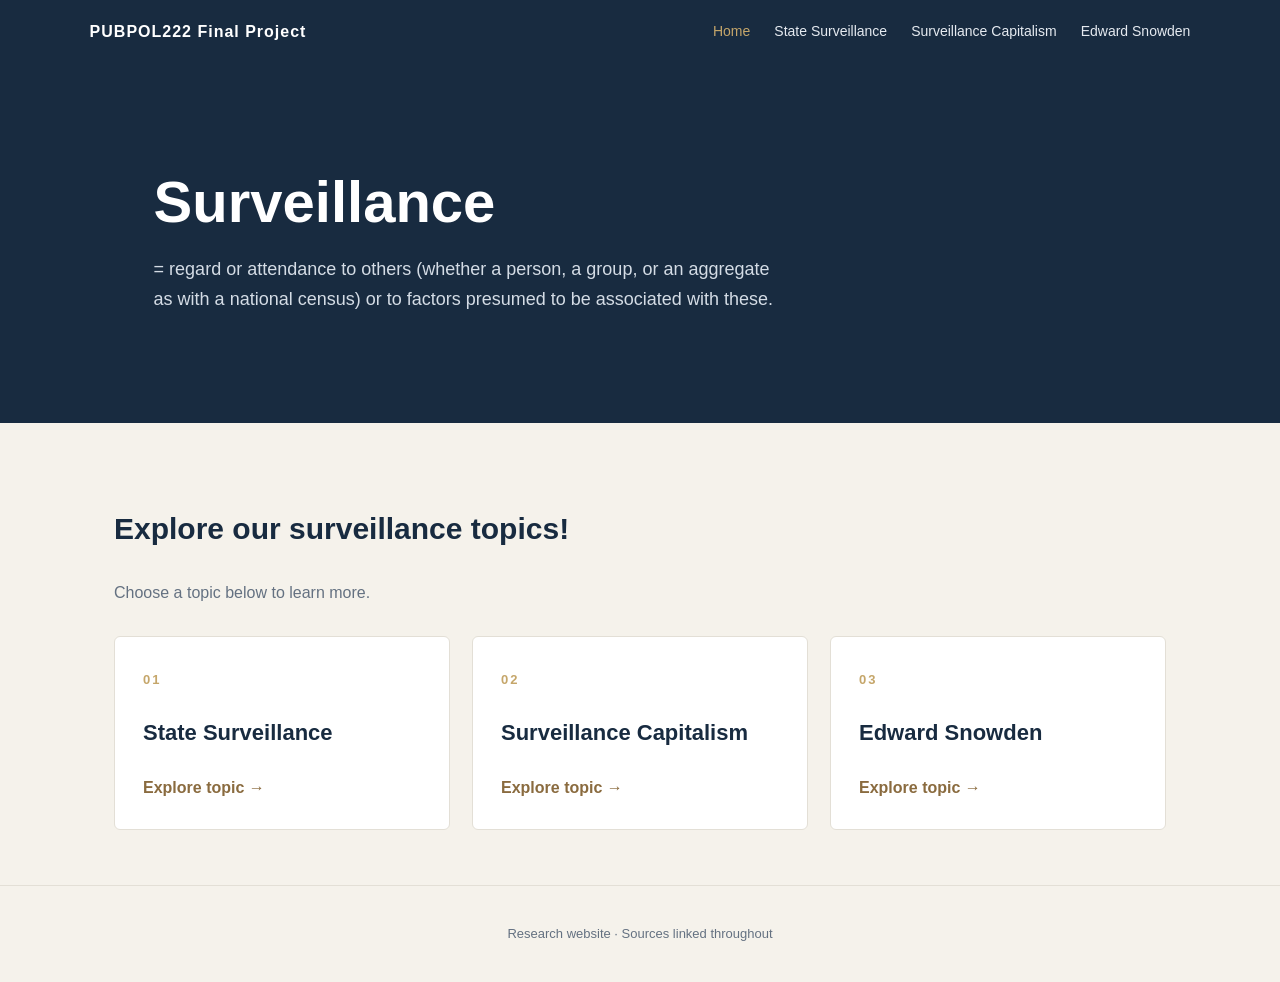
==== index.html @ 5e615b0e "Update index.html" ====
<!DOCTYPE html>
<html lang="en">
<head>
  <meta charset="UTF-8">
  <meta name="viewport" content="width=device-width, initial-scale=1.0">
  <title>My Research Website</title>
  <link rel="stylesheet" href="style.css">
</head>
<body>

  <nav class="navbar">
    <a class="logo" href="index.html">PUBPOL222 Final Project</a>
    <div class="nav-links">
      <a class="active" href="index.html">Home</a>
      <a href="topic1.html">State Surveillance</a>
      <a href="topic2.html">Surveillance Capitalism</a>
      <a href="topic3.html">Edward Snowden</a>
    </div>
  </nav>

  <header class="hero">
    <h1>Surveillance</h1>
    <p class="intro">
      = regard or attendance to others (whether a person, a group, or an aggregate 
      as with a national census) or to factors presumed to be associated with these.
    </p>
  </header>

  <main class="container">
    <h2>Explore our surveillance topics!</h2>
    <p class="section-intro">
      Choose a topic below to learn more.
    </p>

    <div class="cards">
      <a class="card" href="topic1.html">
        <span class="number">01</span>
        <h3>State Surveillance</h3>
        <span class="read-more">Explore topic →</span>
      </a>

      <a class="card" href="topic2.html">
        <span class="number">02</span>
        <h3>Surveillance Capitalism</h3>
        <span class="read-more">Explore topic →</span>
      </a>

      <a class="card" href="topic3.html">
        <span class="number">03</span>
        <h3>Edward Snowden</h3>
        <span class="read-more">Explore topic →</span>
      </a>
    </div>
  </main>

  <footer>
    <p>Research website · Sources linked throughout</p>
  </footer>

</body>
</html>
---- style.css ----
* {
  box-sizing: border-box;
}

:root {
  --navy: #182b40;
  --gold: #c5a66a;
  --cream: #f5f2eb;
  --white: #ffffff;
  --text: #293746;
  --muted: #647181;
}

body {
  margin: 0;
  font-family: Arial, Helvetica, sans-serif;
  color: var(--text);
  background: var(--cream);
  line-height: 1.7;
}

/* Navigation bar */
.navbar {
  background: var(--navy);
  padding: 18px 7%;
  display: flex;
  justify-content: space-between;
  align-items: center;
  gap: 24px;
  flex-wrap: wrap;
}

.logo {
  color: var(--white);
  font-weight: bold;
  letter-spacing: 1px;
  text-decoration: none;
}

.nav-links {
  display: flex;
  gap: 24px;
  flex-wrap: wrap;
}

.nav-links a {
  color: #e5eaf0;
  text-decoration: none;
  font-size: 14px;
}

.nav-links a:hover,
.nav-links a.active {
  color: var(--gold);
}

/* Homepage introduction */
.hero {
  padding: 90px 12%;
  background: var(--navy);
  color: var(--white);
}

.eyebrow,
.number {
  color: var(--gold);
  font-weight: bold;
  letter-spacing: 2px;
  font-size: 13px;
}

.hero h1 {
  font-size: clamp(36px, 5vw, 58px);
  line-height: 1.15;
  max-width: 800px;
  margin: 16px 0;
}

.hero-content {
  display: grid;
  grid-template-columns: 3fr 2fr;
  align-items: center;
  gap: 48px;
  max-width: 1200px;
  margin: 0 auto;
}

.hero-text {
  min-width: 0;
}

.hero-image img {
  display: block;
  width: 100%;
  aspect-ratio: 4 / 5;
  max-height: 380px;
  object-fit: cover;
  border-radius: 8px;
}

/* Stack the image below the text on small screens */
@media (max-width: 700px) {
  .hero-content {
    grid-template-columns: 1fr;
    gap: 28px;
  }

  .hero-image img {
    max-height: 300px;
    aspect-ratio: 16 / 9;
  }
}

.intro {
  color: #d4dce5;
  max-width: 620px;
  font-size: 18px;
}

.button {
  display: inline-block;
  margin-top: 20px;
  padding: 12px 22px;
  background: var(--gold);
  color: var(--navy);
  text-decoration: none;
  font-weight: bold;
  border-radius: 4px;
}

.button:hover {
  opacity: 0.85;
}

/* Homepage topic cards */
.container {
  max-width: 1100px;
  margin: auto;
  padding: 55px 24px;
}

.container h2 {
  font-size: 30px;
  color: var(--navy);
}

.section-intro {
  color: var(--muted);
}

.cards {
  display: grid;
  grid-template-columns: repeat(3, minmax(0, 1fr));
  gap: 22px;
  margin-top: 30px;
}

.card {
  display: block;
  background: var(--white);
  padding: 28px;
  border-radius: 6px;
  border: 1px solid #e3dfd6;
  color: var(--text);
  text-decoration: none;
  transition: transform 0.2s, box-shadow 0.2s;
}

.card:hover {
  transform: translateY(-4px);
  box-shadow: 0 8px 24px #182b4015;
}

.card h3 {
  color: var(--navy);
  font-size: 22px;
}

.read-more {
  color: #8a6b3f;
  font-weight: bold;
}

/* Individual topic pages */
.article {
  max-width: 820px;
  margin: 50px auto;
  padding: 0 24px;
}

.article h1 {
  color: var(--navy);
  font-size: clamp(32px, 5vw, 46px);
  line-height: 1.2;
}

.article h2 {
  color: var(--navy);
  margin-top: 40px;
}

.article a {
  color: #805d2c;
}

.article img {
  max-width: 100%;
  height: auto;
  border-radius: 6px;
}

footer {
  padding: 24px;
  text-align: center;
  color: var(--muted);
  border-top: 1px solid #e3dfd6;
  font-size: 13px;
}

/* Adapt the layout to phones and smaller screens */
@media (max-width: 700px) {
  .navbar {
    align-items: flex-start;
    flex-direction: column;
  }

  .nav-links {
    gap: 16px;
  }

  .hero {
    padding: 60px 7%;
  }

  .cards {
    grid-template-columns: 1fr;
  }
}
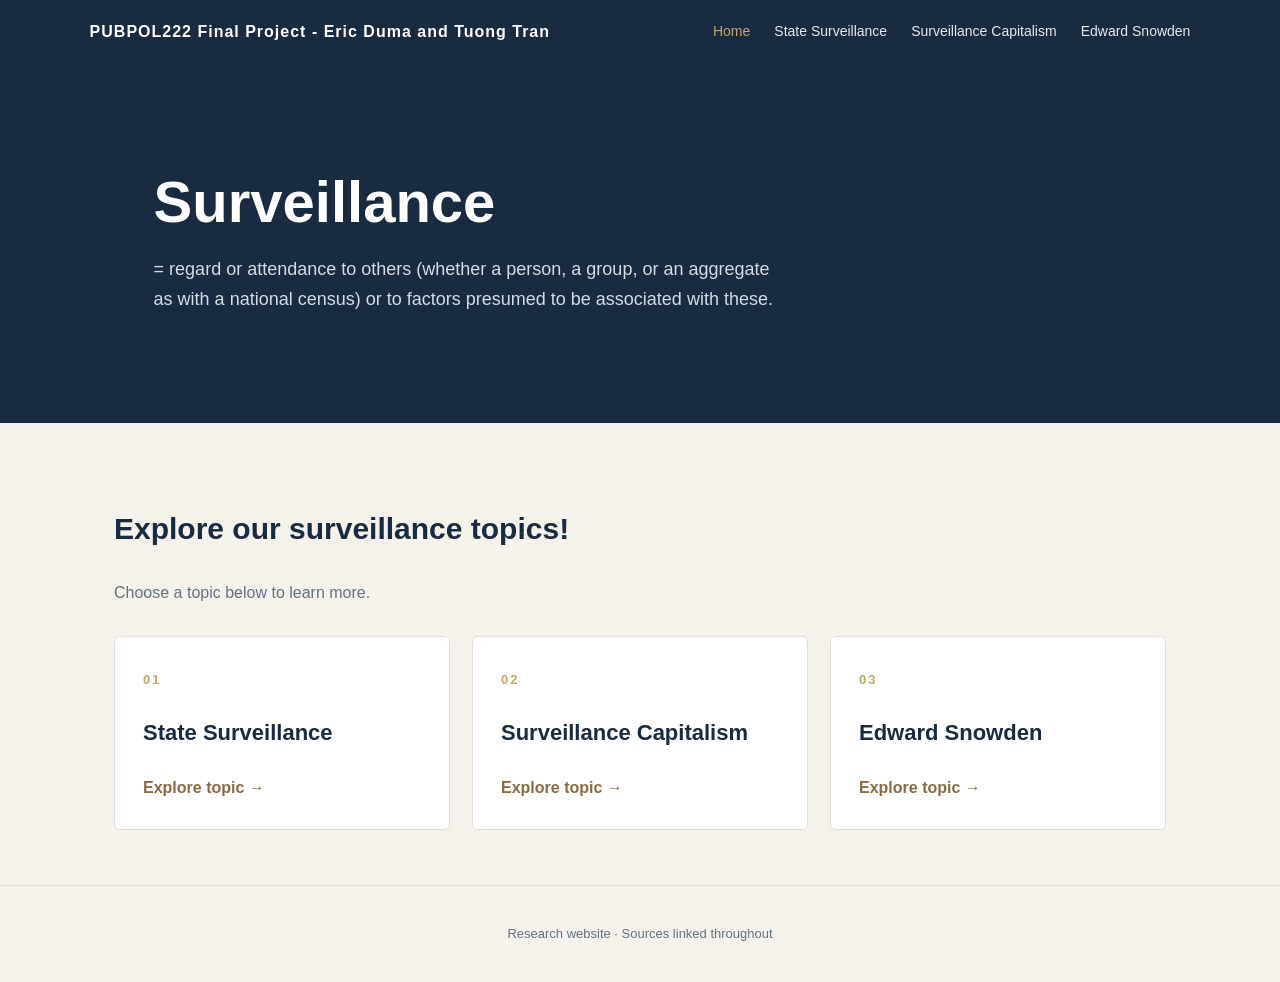
==== commit 7229ebb5: "Update index.html" ====
--- a/index.html
+++ b/index.html
@@ -3,13 +3,13 @@
 <head>
   <meta charset="UTF-8">
   <meta name="viewport" content="width=device-width, initial-scale=1.0">
-  <title>My Research Website</title>
+  <title>PUBPOL222 Final Project</title>
   <link rel="stylesheet" href="style.css">
 </head>
 <body>
 
   <nav class="navbar">
-    <a class="logo" href="index.html">PUBPOL222 Final Project</a>
+    <a class="logo" href="index.html">PUBPOL222 Final Project - Eric Duma and Tuong Tran</a>
     <div class="nav-links">
       <a class="active" href="index.html">Home</a>
       <a href="topic1.html">State Surveillance</a>
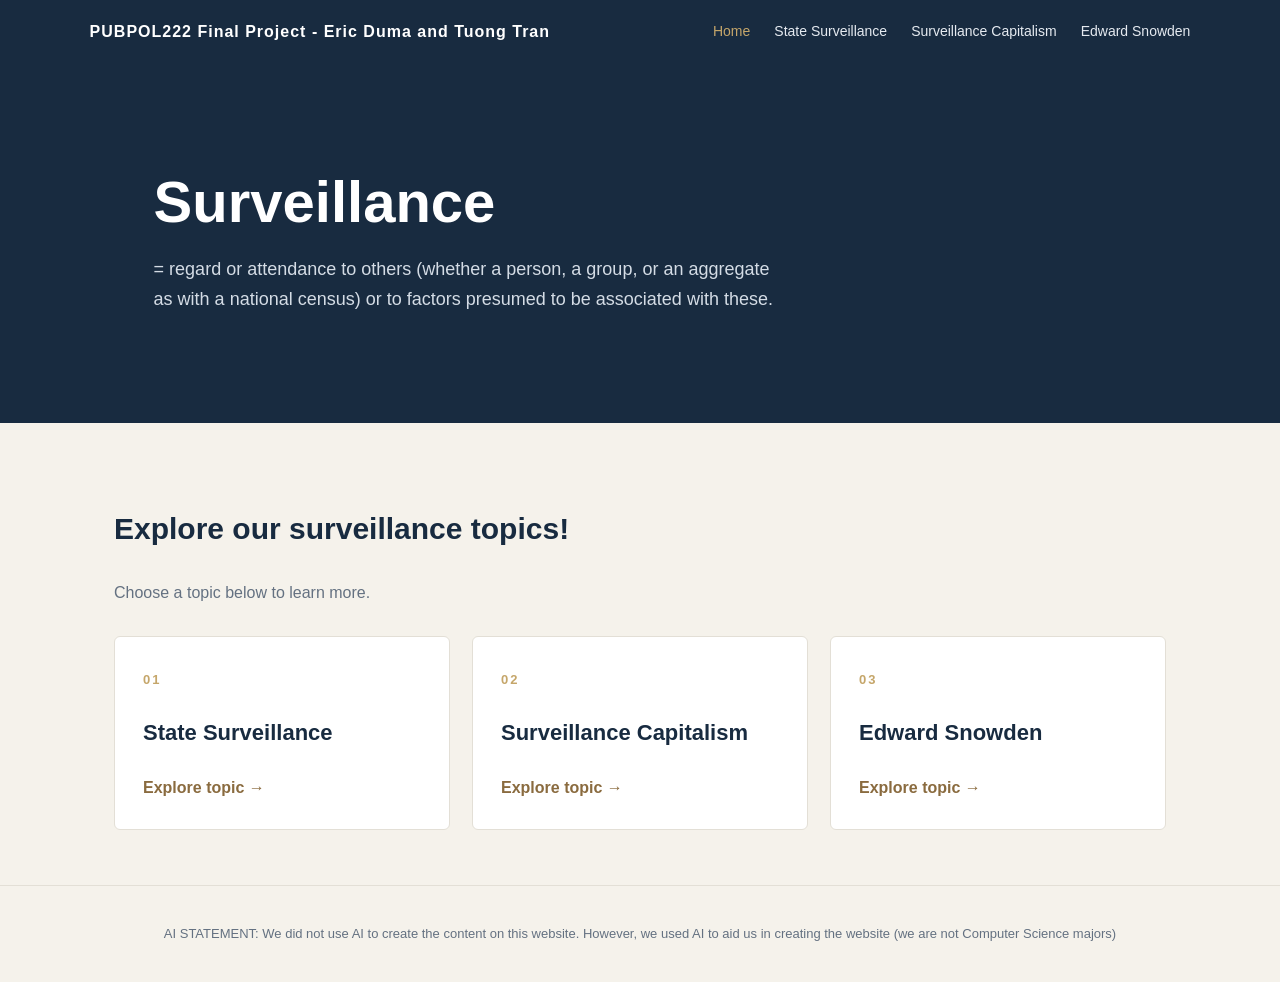
==== commit 330430b7: "Update index.html" ====
--- a/index.html
+++ b/index.html
@@ -54,7 +54,7 @@
   </main>
 
   <footer>
-    <p>Research website · Sources linked throughout</p>
+    <p>AI STATEMENT: We did not use AI to create the content on this website. However, we used AI to aid us in creating the website (we are not Computer Science majors)</p>
   </footer>
 
 </body>
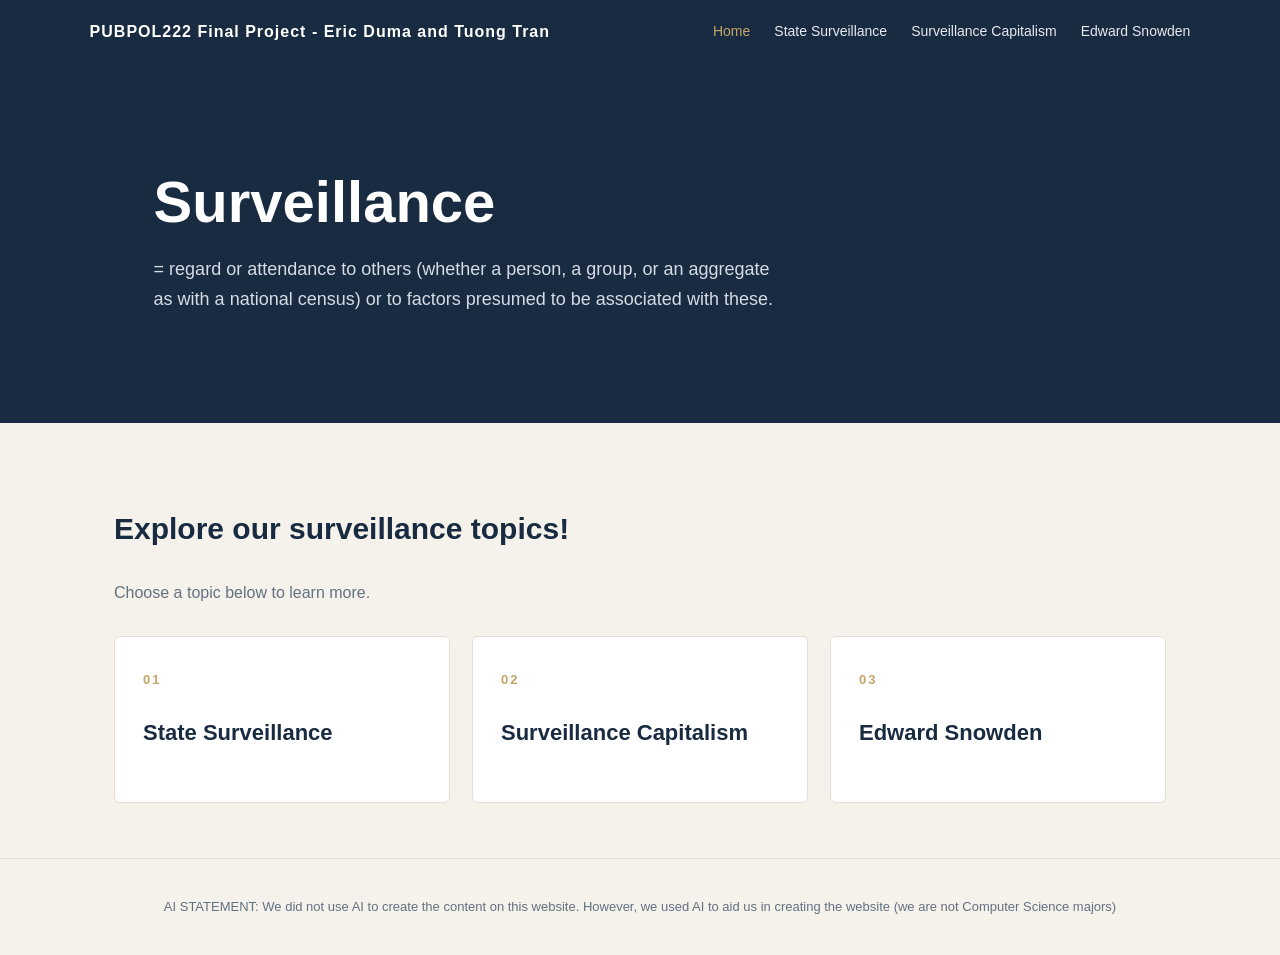
==== commit 9a321e21: "Update index.html" ====
--- a/index.html
+++ b/index.html
@@ -36,19 +36,16 @@
       <a class="card" href="topic1.html">
         <span class="number">01</span>
         <h3>State Surveillance</h3>
-        <span class="read-more">Explore topic →</span>
       </a>
 
       <a class="card" href="topic2.html">
         <span class="number">02</span>
         <h3>Surveillance Capitalism</h3>
-        <span class="read-more">Explore topic →</span>
       </a>
 
       <a class="card" href="topic3.html">
         <span class="number">03</span>
         <h3>Edward Snowden</h3>
-        <span class="read-more">Explore topic →</span>
       </a>
     </div>
   </main>
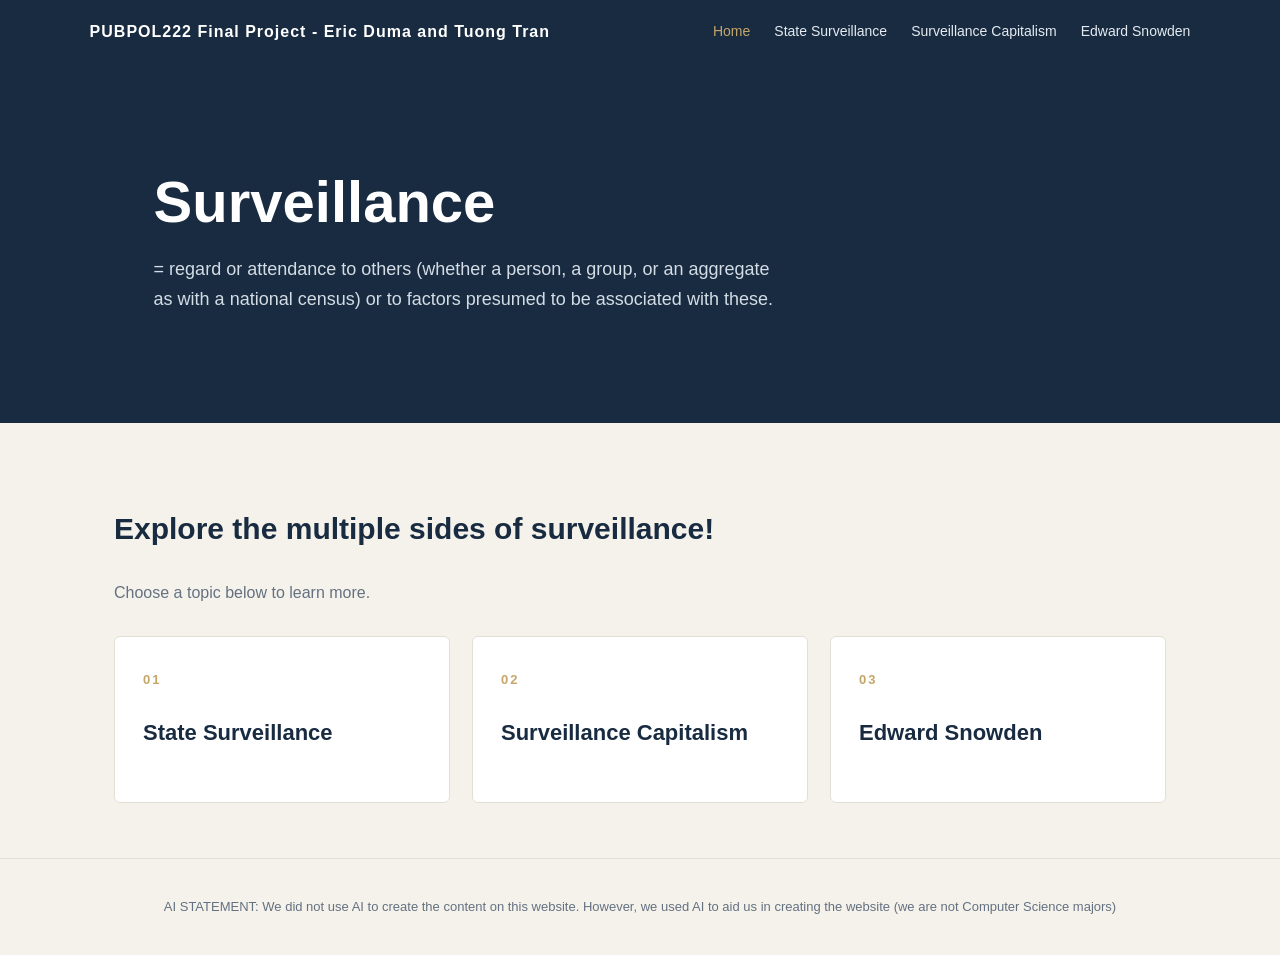
==== commit 688c48a9: "Update index.html" ====
--- a/index.html
+++ b/index.html
@@ -27,7 +27,7 @@
   </header>
 
   <main class="container">
-    <h2>Explore our surveillance topics!</h2>
+    <h2>Explore the multiple sides of surveillance!</h2>
     <p class="section-intro">
       Choose a topic below to learn more.
     </p>
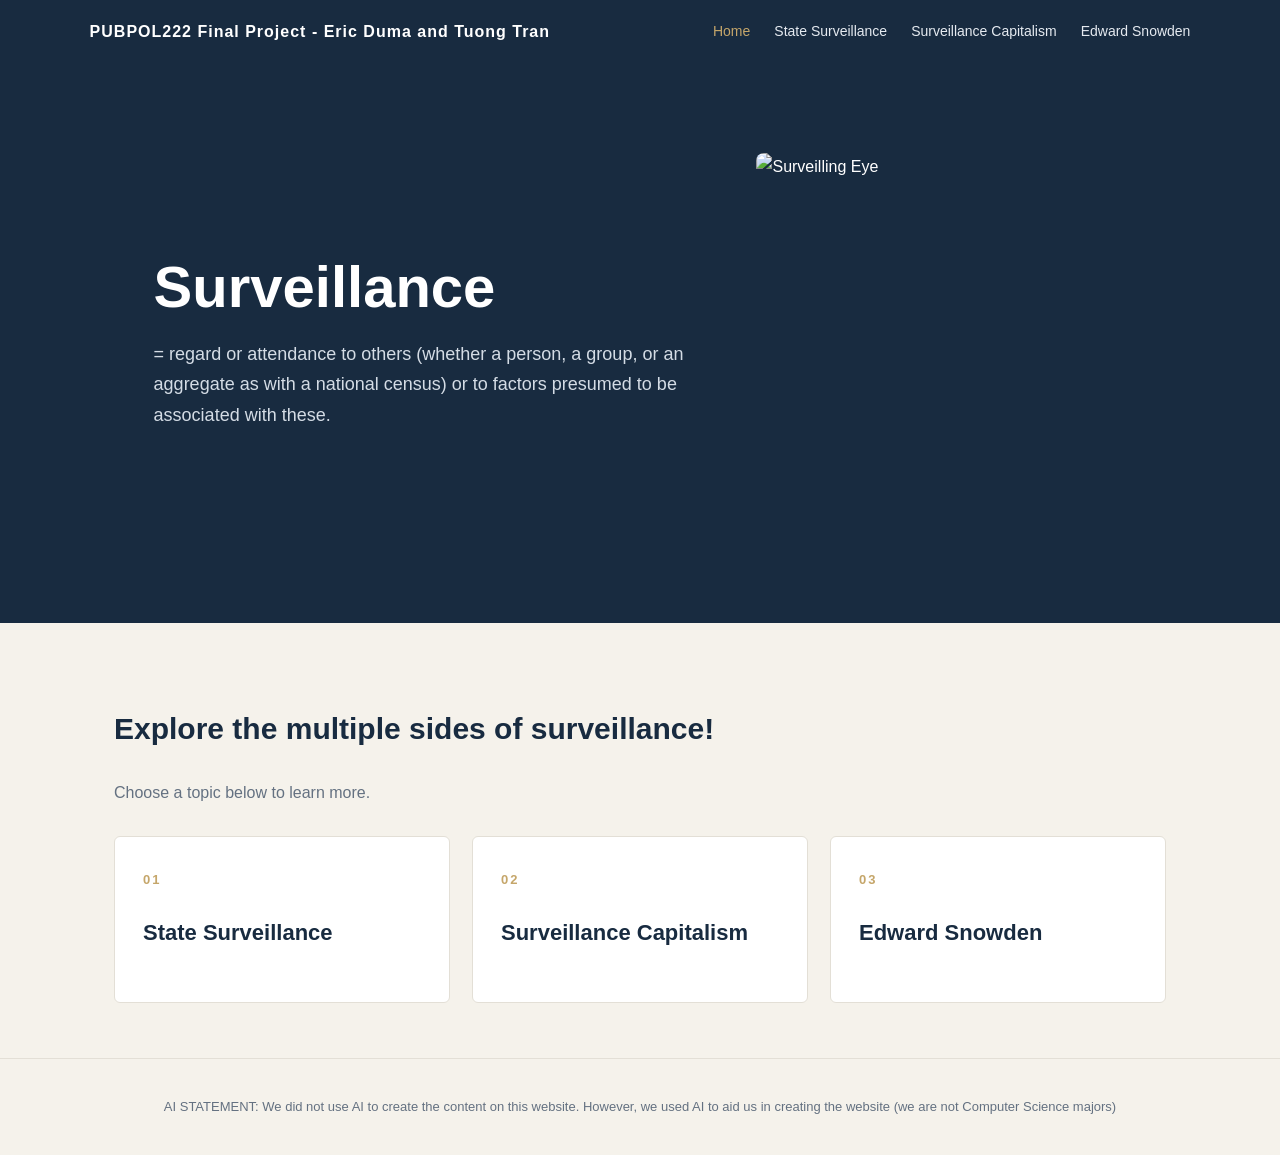
==== commit 5199c818: "Update index.html" ====
--- a/index.html
+++ b/index.html
@@ -19,12 +19,19 @@
   </nav>
 
   <header class="hero">
-    <h1>Surveillance</h1>
-    <p class="intro">
-      = regard or attendance to others (whether a person, a group, or an aggregate 
-      as with a national census) or to factors presumed to be associated with these.
-    </p>
-  </header>
+  <div class="hero-content">
+    <div class="hero-text">
+      <h1>Surveillance</h1>
+      <p class="intro">
+        = regard or attendance to others (whether a person, a group, or an aggregate 
+        as with a national census) or to factors presumed to be associated with these.
+      </p>
+    </div>
+    <div class="hero-image">
+      <img src="images/SurveillingEye.png" alt="Surveilling Eye">
+    </div>
+  </div>
+</header>
 
   <main class="container">
     <h2>Explore the multiple sides of surveillance!</h2>
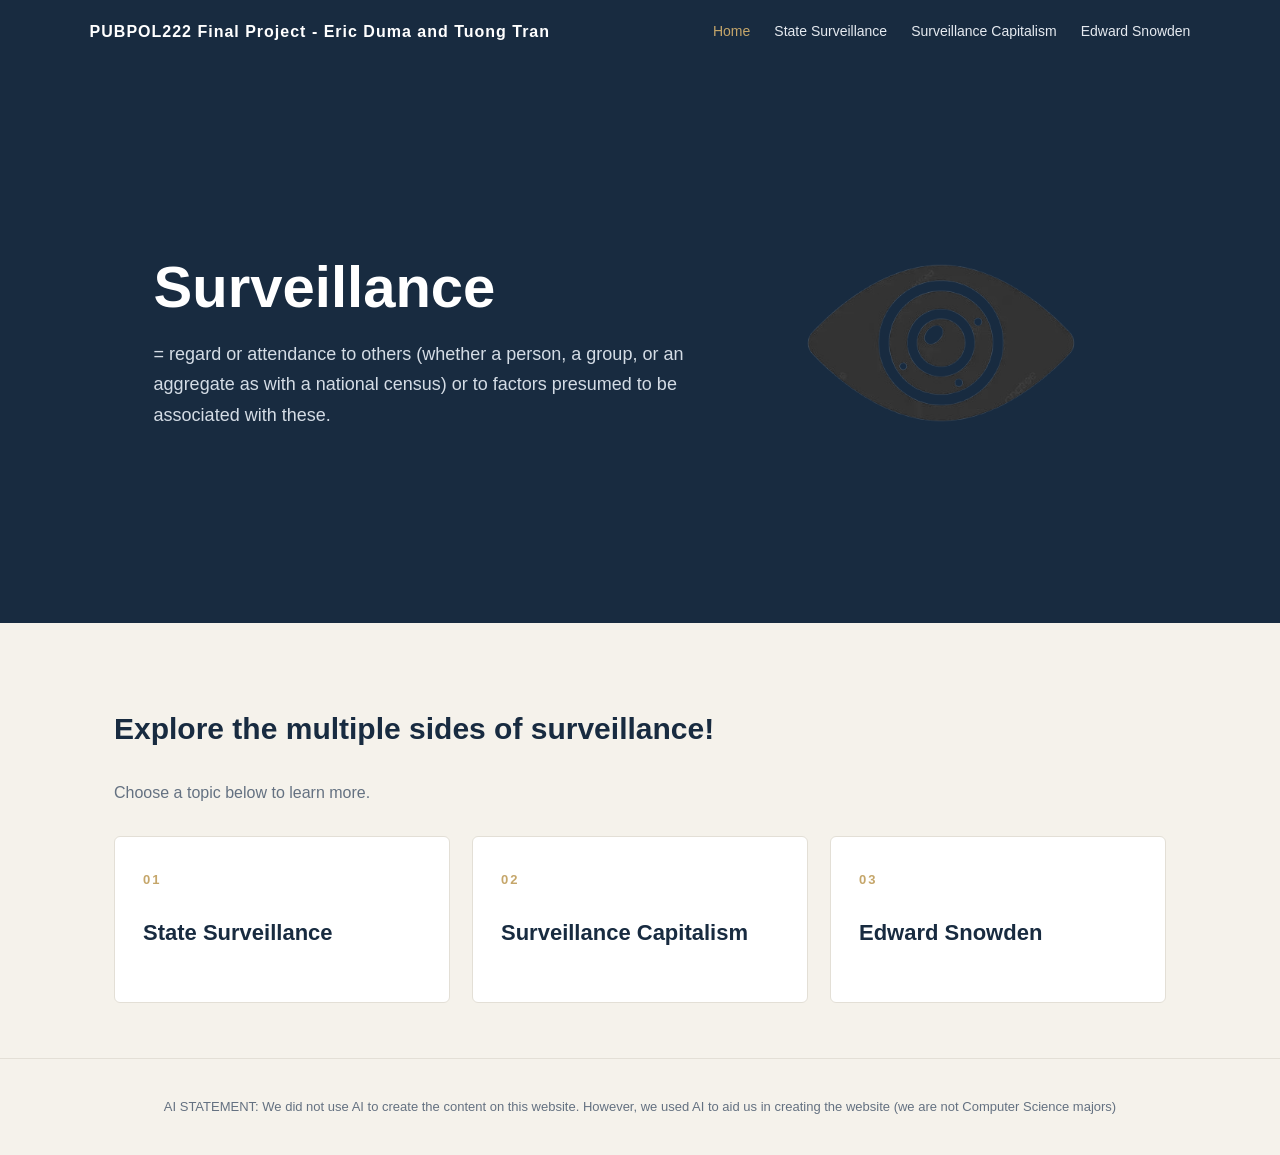
==== commit 248c8989: "Update index.html" ====
--- a/index.html
+++ b/index.html
@@ -28,7 +28,7 @@
       </p>
     </div>
     <div class="hero-image">
-      <img src="images/SurveillingEye.png" alt="Surveilling Eye">
+      <img src="images/SurveillingEye.png.png" alt="Surveilling Eye">
     </div>
   </div>
 </header>
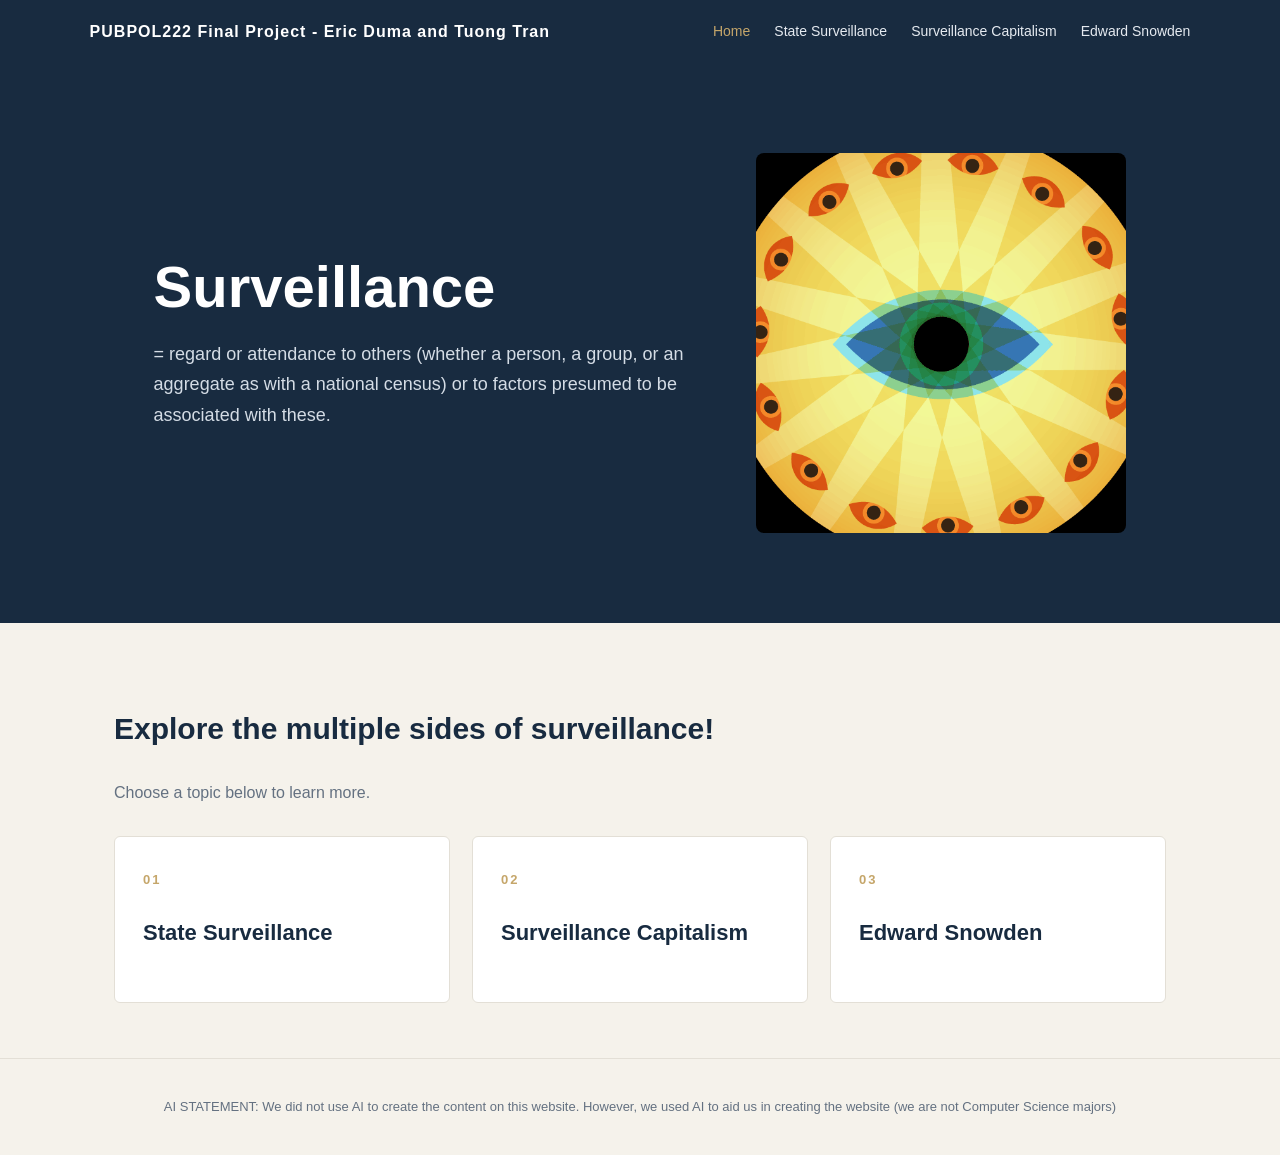
==== commit aed9420e: "Update index.html" ====
--- a/index.html
+++ b/index.html
@@ -28,7 +28,7 @@
       </p>
     </div>
     <div class="hero-image">
-      <img src="images/SurveillingEye.png.png" alt="Surveilling Eye">
+      <img src="images/EyeSurveillance.png">
     </div>
   </div>
 </header>
